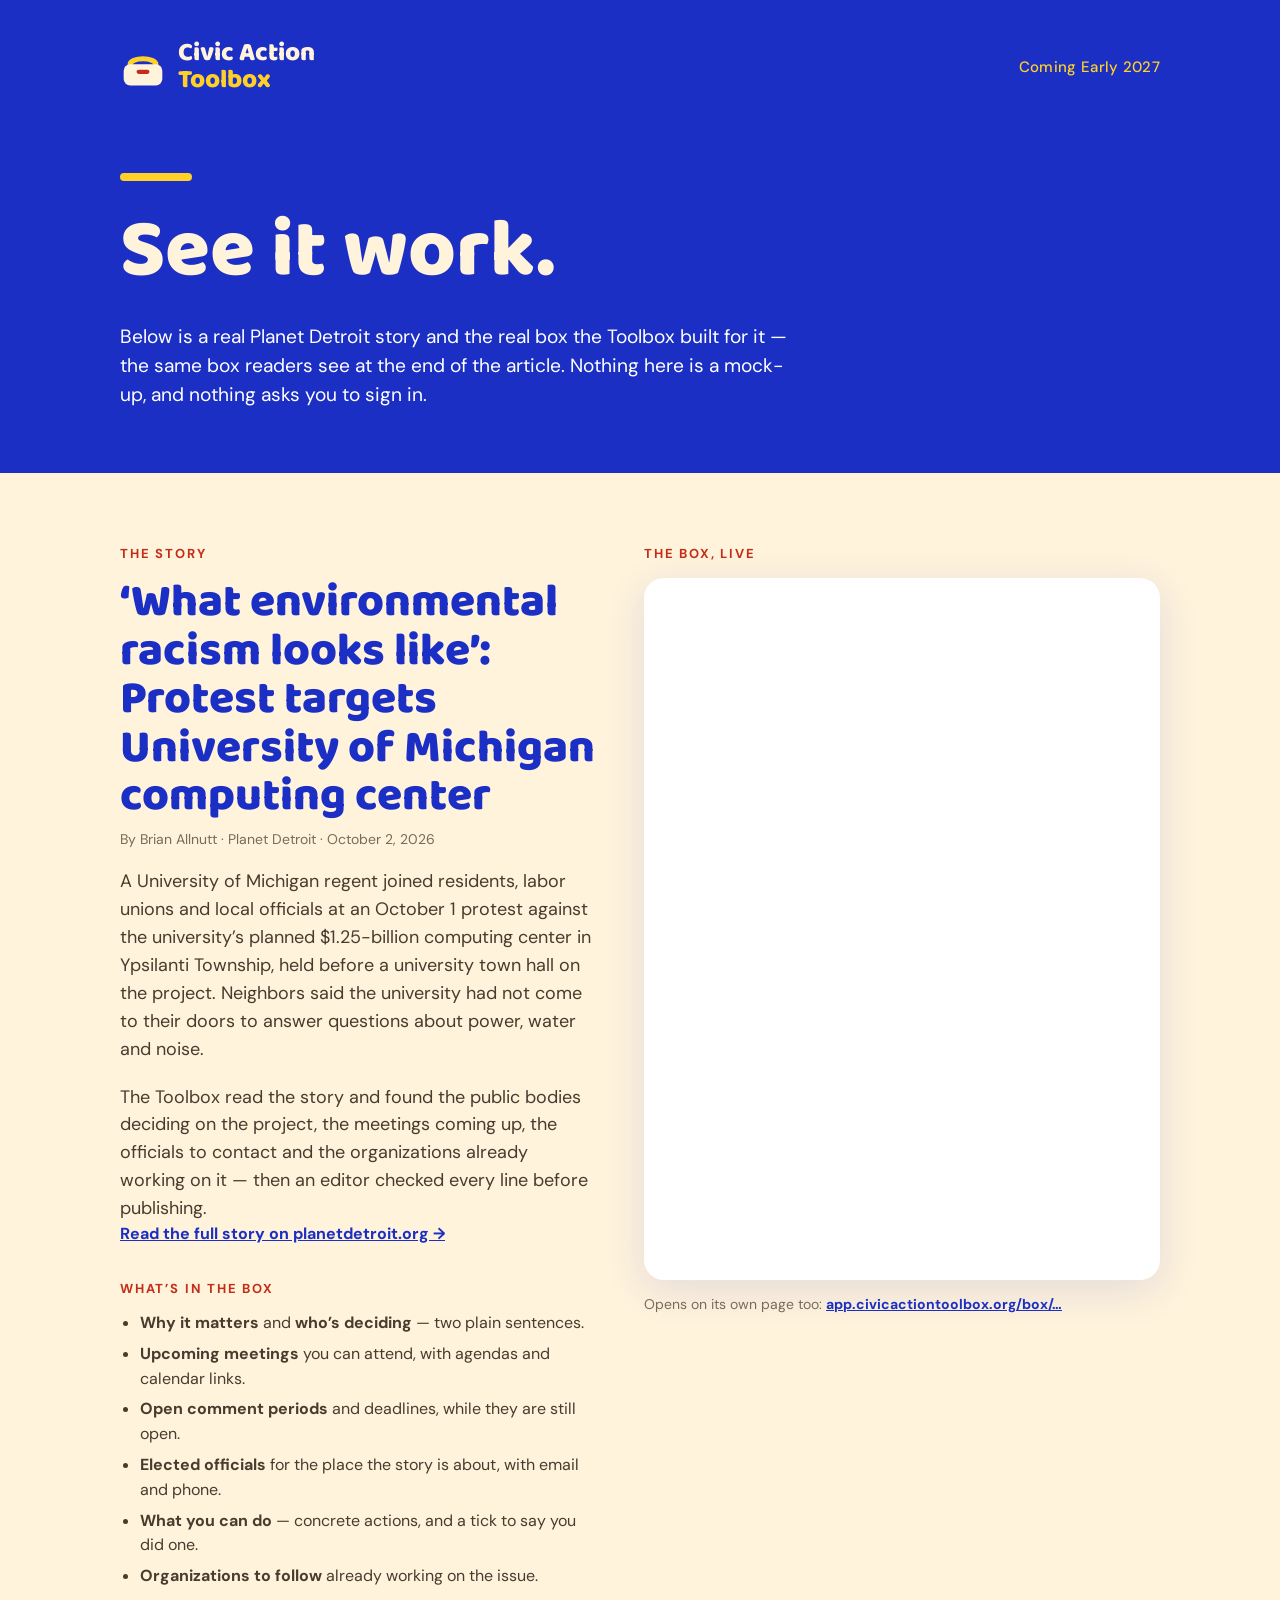
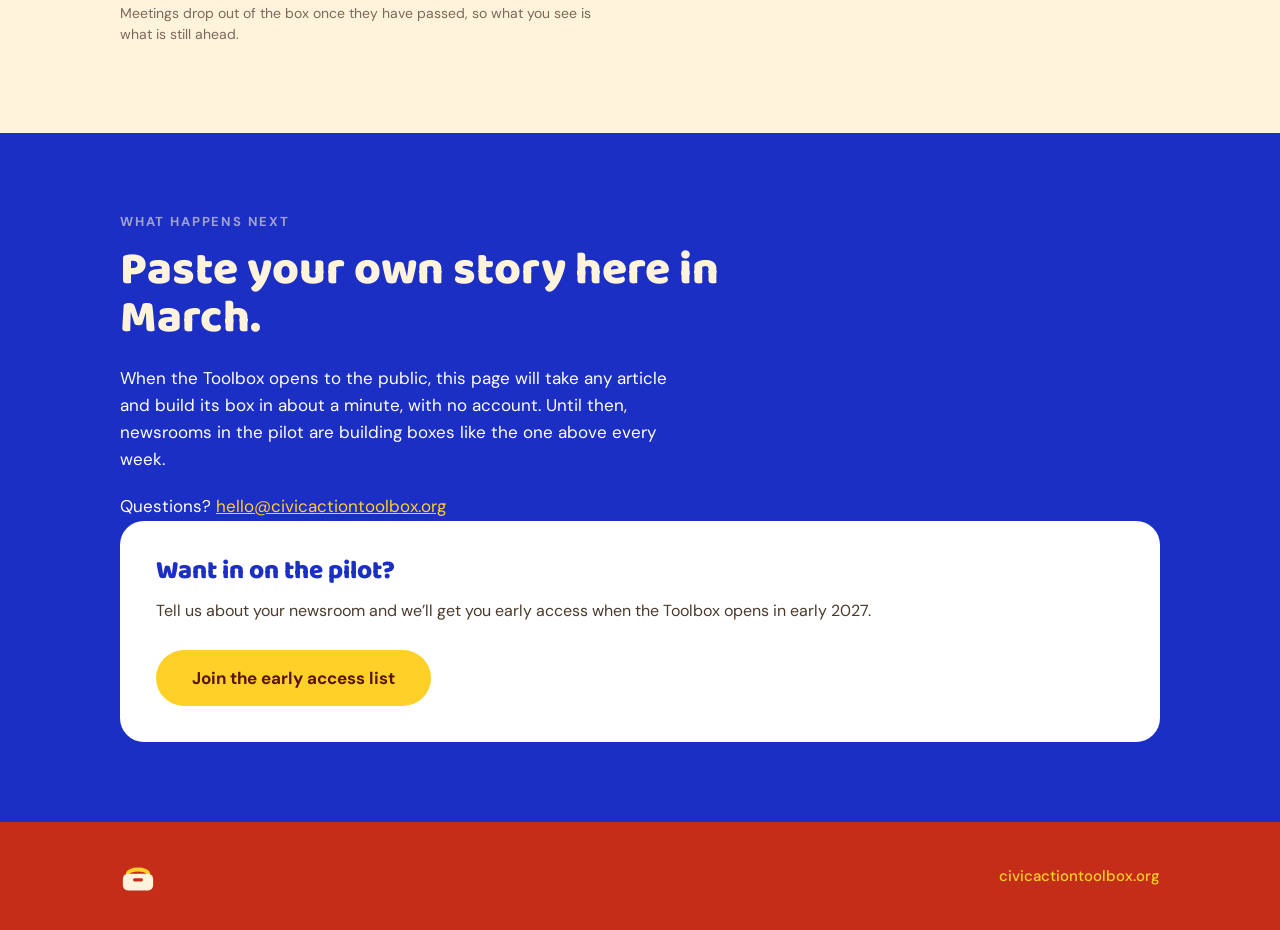
==== see-it-work/index.html @ a6ced319 "See it work: a real story and its live box, no sign-in; 'See it work' on the home page; GA events On" ====
<!DOCTYPE html>
<html lang="en">
<head>
<meta charset="utf-8">
<meta name="viewport" content="width=device-width, initial-scale=1">
<title>See it work — Civic Action Toolbox</title>
<meta name="description" content="One real Planet Detroit story and the civic action box the Toolbox built for it: who decides, when, how to reach them, and what readers can do. No sign-in.">
<meta property="og:title" content="See the Civic Action Toolbox work">
<meta property="og:description" content="A real story, and the real box the tool built for it.">
<link rel="icon" href="../assets/cat-icon-favicon-64.png">
<link rel="preconnect" href="https://fonts.googleapis.com">
<link rel="preconnect" href="https://fonts.gstatic.com" crossorigin>
<link href="https://fonts.googleapis.com/css2?family=Baloo+2:wght@700;800&family=DM+Sans:wght@400;500;700&display=swap" rel="stylesheet">
<link rel="stylesheet" href="../styles.css">
<!-- Google Analytics 4 (shared property with civiclab; filter by hostname in reports) -->
<script async src="https://www.googletagmanager.com/gtag/js?id=G-5QQJ9SVV07"></script>
<script>
  window.dataLayer = window.dataLayer || [];
  function gtag(){dataLayer.push(arguments);}
  gtag('js', new Date());
  gtag('config', 'G-5QQJ9SVV07');

  // Measure first (Oct 17 2026 decision): the funnel is "See it work" on
  // the home page → this page → the early-access form. Sign-ins are counted
  // inside the app itself.
  document.addEventListener('click', function(e) {
    var link = e.target.closest('a');
    if (!link) return;
    if (link.classList.contains('waitlist-cta')) {
      gtag('event', 'demo_waitlist_click', { link_text: 'Join the early access list', link_url: link.href });
    }
    if (link.classList.contains('demo-story-link')) {
      gtag('event', 'demo_story_click', { link_url: link.href });
    }
  });
</script>
</head>
<body>

<!-- HEADER -->
<section class="hero demo-hero">
  <div class="inner">
    <div class="topbar">
      <a href="../" class="lockup lockup-link" aria-label="Civic Action Toolbox home">
        <img src="../assets/cat-icon-reverse-cream.svg" alt="" class="lockup-icon">
        <div class="lockup-word">
          <div class="word-civic">Civic Action</div>
          <div class="word-toolbox">Toolbox</div>
        </div>
      </a>
      <span class="coming">Coming Early 2027</span>
    </div>
    <div class="accent-rule"></div>
    <h1>See it work.</h1>
    <p class="hero-body">Below is a real Planet Detroit story and the real box the Toolbox built for it — the same box readers see at the end of the article. Nothing here is a mock-up, and nothing asks you to sign in.</p>
  </div>
</section>

<!-- THE STORY AND ITS BOX -->
<section class="product demo-main">
  <div class="inner">
    <div class="demo-cols">
      <article class="demo-story">
        <div class="eyebrow">The story</div>
        <!-- The article: Nina picks the story (docs/spec-try-it-page.md §10.1
             in the app repo). To change it, edit this block and the
             data-box key on the frame below. -->
        <h2 class="demo-story-h2">‘What environmental racism looks like’: Protest targets University of Michigan computing center</h2>
        <p class="demo-byline">By Brian Allnutt · Planet Detroit · October 2, 2026</p>
        <p class="section-body">A University of Michigan regent joined residents, labor unions and local officials at an October 1 protest against the university’s planned $1.25-billion computing center in Ypsilanti Township, held before a university town hall on the project. Neighbors said the university had not come to their doors to answer questions about power, water and noise.</p>
        <p class="section-body">The Toolbox read the story and found the public bodies deciding on the project, the meetings coming up, the officials to contact and the organizations already working on it — then an editor checked every line before publishing.</p>
        <p><a href="https://planetdetroit.org/2026/10/um-regent-joins-ypsilanti-data-center-protest/" class="demo-story-link" target="_blank" rel="noopener">Read the full story on planetdetroit.org →</a></p>

        <div class="demo-legend">
          <div class="eyebrow">What’s in the box</div>
          <ul>
            <li><strong>Why it matters</strong> and <strong>who’s deciding</strong> — two plain sentences.</li>
            <li><strong>Upcoming meetings</strong> you can attend, with agendas and calendar links.</li>
            <li><strong>Open comment periods</strong> and deadlines, while they are still open.</li>
            <li><strong>Elected officials</strong> for the place the story is about, with email and phone.</li>
            <li><strong>What you can do</strong> — concrete actions, and a tick to say you did one.</li>
            <li><strong>Organizations to follow</strong> already working on the issue.</li>
          </ul>
          <p class="demo-note">Meetings drop out of the box once they have passed, so what you see is what is still ahead.</p>
        </div>
      </article>

      <div class="demo-box">
        <div class="eyebrow">The box, live</div>
        <!-- The published box, served by the Toolbox from its box key: the
             genuine article, kept current by the hosted page. Swap the key
             to show a different story. -->
        <iframe
          class="demo-frame"
          data-box="box_722a0d6c268b4b3bb2b76a6ea072946b"
          src="https://app.civicactiontoolbox.org/box/box_722a0d6c268b4b3bb2b76a6ea072946b"
          title="The civic action box for this story"
          loading="lazy"
          referrerpolicy="no-referrer-when-downgrade"></iframe>
        <p class="demo-note">Opens on its own page too: <a href="https://app.civicactiontoolbox.org/box/box_722a0d6c268b4b3bb2b76a6ea072946b" class="demo-story-link" target="_blank" rel="noopener">app.civicactiontoolbox.org/box/…</a></p>
      </div>
    </div>
  </div>
</section>

<!-- CLOSING -->
<section class="who demo-close">
  <div class="inner who-cols">
    <div class="who-copy">
      <div class="eyebrow eyebrow-on-cobalt">What happens next</div>
      <h2 class="who-h2">Paste your own story here in March.</h2>
      <p class="who-body">When the Toolbox opens to the public, this page will take any article and build its box in about a minute, with no account. Until then, newsrooms in the pilot are building boxes like the one above every week.</p>
      <p class="who-body">Questions? <a href="mailto:hello@civicactiontoolbox.org" class="who-email">hello@civicactiontoolbox.org</a></p>
    </div>
    <div class="pilot-card">
      <h3>Want in on the pilot?</h3>
      <p>Tell us about your newsroom and we’ll get you early access when the Toolbox opens in early 2027.</p>
      <a href="https://docs.google.com/forms/d/e/1FAIpQLSe5XGSfHNzg9tgDWIGP4QKfFAFhV_vvY-Gl3NdPk4IQWWqSvQ/viewform" class="btn-pill waitlist-cta" target="_blank" rel="noopener">Join the early access list</a>
    </div>
  </div>
</section>

<footer>
  <div class="inner footer-row">
    <img src="../assets/cat-icon-reverse-cream.svg" alt="Civic Action Toolbox" class="footer-icon">
    <span class="footer-domain">civicactiontoolbox.org</span>
  </div>
</footer>

</body>
</html>
---- styles.css ----
/* Civic Action Toolbox splash — implements the Claude Design handoff
   (design_handoff_splash_page, 2026-08-14) pixel-for-pixel.
   Brand tokens: cobalt #1B2FC4 · brick red #C42D18 · yellow #FFD028 ·
   cream #FFF3DC · ink #4A3B2E · maroon #5A1500 · periwinkle #A0A1D2.
   Pairing rules: never yellow on cream, never red↔cobalt text, no gray,
   no borders, no shadows, no gradients. */

* { margin: 0; padding: 0; box-sizing: border-box; }

body { font-family: "DM Sans", sans-serif; color: #4A3B2E; background: #FFF3DC; }

a { color: #1B2FC4; }
a:hover { color: #C42D18; }

section, footer { padding-left: 8vw; padding-right: 8vw; }

.inner { max-width: 1040px; margin: 0 auto; }

.eyebrow { font-size: 13px; font-weight: 700; letter-spacing: 0.14em; text-transform: uppercase; color: #C42D18; }

.eyebrow-on-cobalt { color: #A0A1D2; }   /* never red on cobalt */

.btn-pill { display: inline-flex; align-items: center; height: 56px; padding: 0 36px; background: #FFD028; color: #5A1500; font-family: "DM Sans", sans-serif; font-size: 17px; font-weight: 700; text-decoration: none; border-radius: 999px; transition: background 0.15s; }

.btn-pill:hover { background: #F2C31B; color: #5A1500; }

/* HERO */

.hero { background: #1B2FC4; padding-top: 40px; padding-bottom: 88px; }

.topbar { display: flex; align-items: center; justify-content: space-between; gap: 24px; flex-wrap: wrap; padding-bottom: 80px; }

.lockup { display: flex; align-items: center; gap: 14px; }

.lockup-icon { height: 46px; width: auto; display: block; }

/* The wordmark is real HTML text (not an SVG) so the webfont applies;
   the two words must always be two different colors. */
.lockup-word { font-family: "Baloo 2", cursive; font-weight: 800; font-size: 26px; line-height: 1.02; }

.word-civic { color: #FFF3DC; }
.word-toolbox { color: #FFD028; }

.coming { font-size: 15px; font-weight: 500; color: #FFD028; letter-spacing: 0.02em; }

.accent-rule { width: 72px; height: 8px; background: #FFD028; border-radius: 4px; margin-bottom: 28px; }

.hero h1 { max-width: 19ch; font-family: "Baloo 2", cursive; font-weight: 800; font-size: clamp(44px, 6.4vw, 88px); line-height: 1.05; color: #FFF3DC; }

.hero-body { margin-top: 28px; max-width: 52ch; font-size: clamp(17px, 1.5vw, 21px); line-height: 1.5; color: #FFFFFF; }

.cta-row { display: flex; align-items: center; gap: 28px; flex-wrap: wrap; margin-top: 40px; }

.cta-note { font-size: 15px; color: #FFFFFF; }

/* THE PRODUCT */

.product { background: #FFF3DC; padding-top: 96px; padding-bottom: 88px; }

.product-cols { display: flex; flex-wrap: wrap; gap: 48px; align-items: flex-start; }

.product-copy { flex: 1 1 300px; }

.product h2 { margin-top: 16px; max-width: 20ch; font-family: "Baloo 2", cursive; font-weight: 800; font-size: clamp(32px, 3.6vw, 48px); line-height: 1.05; color: #1B2FC4; }

.section-body { margin-top: 20px; max-width: 46ch; font-size: 18px; line-height: 1.55; color: #4A3B2E; }

/* Product mock: fixed 704px design width, scaled to fit by JS (see index.html) */

.mock-box { flex: 2 1 460px; max-width: 100%; overflow: hidden; }

.mock { width: 704px; transform-origin: top left; background: #FFFFFF; border-radius: 14px; overflow: hidden; font-size: 11px; line-height: 1.45; }

.mock-chrome { display: flex; align-items: center; gap: 10px; background: #FFF3DC; padding: 9px 12px; }

.mock-dots { display: flex; gap: 5px; }

.dot { width: 8px; height: 8px; border-radius: 50%; }
.dot-red { background: #C42D18; }
.dot-yellow { background: #FFD028; }
.dot-cobalt { background: #1B2FC4; }

.mock-url { flex: 1; background: #FFFFFF; border-radius: 9px; padding: 4px 10px; font-size: 10px; color: #4A3B2E; }

.mock-body { display: grid; grid-template-columns: 1fr 1fr; gap: 18px; padding: 18px 16px 20px; }

.mock-kicker { font-size: 9px; font-weight: 700; letter-spacing: 0.14em; color: #C42D18; }

.mock-headline { margin: 8px 0 14px; font-family: "Baloo 2", cursive; font-weight: 800; font-size: 19px; line-height: 1.12; color: #4A3B2E; }

.mock-lines { display: flex; flex-direction: column; gap: 5px; }

.mock-lines span { height: 6px; border-radius: 3px; background: #FDEBD0; }

.mock-lines .para-end { margin-bottom: 8px; }

.mock-tag { display: inline-block; background: #FFD028; color: #5A1500; font-weight: 700; font-size: 9px; border-radius: 5px; padding: 3px 8px; margin-bottom: 6px; }

.mock-card { background: #1B2FC4; border-radius: 12px; padding: 12px; }

.mock-card p { margin: 2px 0 9px; color: #FFFFFF; }

.mock-card p.tight { margin-bottom: 1px; }

.mock-card p.watch-next { margin-bottom: 12px; }

.mock-lockup { display: flex; align-items: center; gap: 6px; margin-bottom: 8px; }

.mock-lockup img { height: 13px; width: auto; display: block; }

.mock-lockup-word { font-family: "Baloo 2", cursive; font-weight: 800; font-size: 11px; color: #FFF3DC; }

.mock-title { font-family: "Baloo 2", cursive; font-weight: 800; font-size: 16px; line-height: 1.1; color: #FFD028; margin-bottom: 10px; }

.mock-label { font-size: 8px; font-weight: 700; letter-spacing: 0.12em; color: #A0A1D2; }

.mock-label.mb4 { margin-bottom: 4px; }

.mock-meetings { background: #FFFFFF; border-radius: 8px; padding: 8px 10px; margin-bottom: 9px; display: flex; flex-direction: column; gap: 6px; }

.mock-meeting { display: flex; justify-content: space-between; gap: 8px; }

.meeting-date { font-weight: 700; color: #4A3B2E; }

.meeting-name { color: #4A3B2E; }

/* Mock "links" are inert spans — decorative only */
.mock-link-cobalt { color: #1B2FC4; text-decoration: underline; white-space: nowrap; }
.mock-link-yellow { color: #FFD028; font-weight: 700; }
.mock-link-white { color: #FFFFFF; text-decoration: underline; }

.mock-actions { display: flex; flex-direction: column; gap: 5px; margin-bottom: 9px; }

.mock-action { display: flex; align-items: center; gap: 7px; }

.action-chip { width: 14px; height: 14px; border-radius: 4px; background: #C42D18; color: #FFD028; font-weight: 700; font-size: 8px; display: flex; align-items: center; justify-content: center; flex: none; }

.mock-form { background: #FFFFFF; border-radius: 10px; padding: 10px; }

.mock-form-title { font-family: "Baloo 2", cursive; font-weight: 800; font-size: 12px; color: #1B2FC4; margin-bottom: 7px; }

.mock-field { background: #FFF3DC; border-radius: 6px; padding: 6px 8px; color: #4A3B2E; margin-bottom: 6px; }

.mock-field.field-tall { height: 32px; }

.mock-field:last-of-type { margin-bottom: 9px; }

.mock-submit { display: inline-block; background: #FFD028; color: #5A1500; font-weight: 700; border-radius: 999px; padding: 5px 16px; }

/* HOW IT WORKS */

.how { background: #FFF3DC; padding-top: 8px; padding-bottom: 96px; }

.how-h2 { margin-top: 16px; max-width: 24ch; font-family: "Baloo 2", cursive; font-weight: 800; font-size: clamp(32px, 4vw, 54px); line-height: 1.05; color: #1B2FC4; }

.how-grid { display: grid; grid-template-columns: repeat(auto-fit, minmax(260px, 1fr)); gap: 24px; margin-top: 48px; }

.how-card { background: #FFFFFF; border-radius: 24px; padding: 32px; }

.number-chip { width: 44px; height: 44px; border-radius: 12px; background: #C42D18; color: #FFD028; font-family: "Baloo 2", cursive; font-weight: 800; font-size: 18px; display: inline-flex; align-items: center; justify-content: center; }

.how-card h3 { margin: 22px 0 10px; font-family: "Baloo 2", cursive; font-weight: 800; font-size: 24px; line-height: 1.15; color: #1B2FC4; }

.how-card p { font-size: 16px; line-height: 1.55; color: #4A3B2E; }

/* STATS */

.stats { background: #FFD028; padding-top: 80px; padding-bottom: 80px; }

.stats-grid { display: grid; grid-template-columns: repeat(auto-fit, minmax(220px, 1fr)); gap: 48px; }

.stat-numeral { font-family: "Baloo 2", cursive; font-weight: 800; font-size: clamp(56px, 7vw, 88px); line-height: 1; color: #C42D18; }

.stat-unit { font-size: 0.5em; }

.stat-caption { margin-top: 10px; font-size: 17px; line-height: 1.45; font-weight: 500; color: #5A1500; }

/* WHO'S BEHIND IT */

.who { background: #1B2FC4; padding-top: 96px; padding-bottom: 96px; }

.who-grid { display: grid; grid-template-columns: repeat(auto-fit, minmax(300px, 1fr)); gap: 56px; align-items: start; }

.who-h2 { margin-top: 16px; max-width: 22ch; font-family: "Baloo 2", cursive; font-weight: 800; font-size: clamp(30px, 3.6vw, 46px); line-height: 1.05; color: #FFF3DC; }

.who-body { margin-top: 22px; max-width: 46ch; font-size: 17px; line-height: 1.6; color: #FFFFFF; }

.who-body + .who-body { margin-top: 20px; }

.who-email { color: #FFD028; }
.who-email:hover { color: #FFD028; text-decoration: underline; }

.pilot-card { background: #FFFFFF; border-radius: 24px; padding: 36px; }

.pilot-card h3 { font-family: "Baloo 2", cursive; font-weight: 800; font-size: 26px; line-height: 1.1; color: #1B2FC4; }

.pilot-card p { margin: 14px 0 26px; font-size: 16px; line-height: 1.55; color: #4A3B2E; }

/* FOOTER */

footer { background: #C42D18; padding-top: 36px; padding-bottom: 36px; }

.footer-row { display: flex; align-items: center; justify-content: space-between; gap: 20px; flex-wrap: wrap; }

.footer-icon { height: 36px; width: auto; display: block; }

.footer-domain { font-size: 15px; font-weight: 500; color: #FFD028; }

/* ---- See it work (see-it-work/index.html, Oct 17 2026) ---- */
.lockup-link { text-decoration: none; color: inherit; display: flex; align-items: center; gap: 12px; }
.demo-hero { padding-bottom: 64px; }
.demo-main { padding-top: 72px; }
.demo-cols { display: flex; flex-wrap: wrap; gap: 48px; align-items: flex-start; }
.demo-story { flex: 1 1 380px; min-width: 0; }
.demo-story-h2 { margin-top: 16px; font-family: "Baloo 2", cursive; font-weight: 800; font-size: clamp(26px, 2.8vw, 38px); line-height: 1.1; color: #1B2FC4; }
.demo-byline { margin-top: 10px; font-size: 14px; color: #7A6A5A; }
.demo-story-link { font-weight: 700; color: #1B2FC4; }
.demo-legend { margin-top: 36px; }
.demo-legend ul { margin: 14px 0 0; padding-left: 20px; font-size: 16px; line-height: 1.55; color: #4A3B2E; }
.demo-legend li + li { margin-top: 6px; }
.demo-note { margin-top: 14px; font-size: 14px; line-height: 1.5; color: #7A6A5A; }
.demo-box { flex: 1 1 420px; min-width: 0; }
.demo-frame { display: block; width: 100%; height: min(78vh, 900px); margin-top: 16px; border: 0; border-radius: 20px; background: #FFFFFF; box-shadow: 0 10px 40px rgba(27, 47, 196, 0.12); }
.demo-close { padding-top: 80px; padding-bottom: 80px; }
.see-it-cta { background: transparent; color: #FFF3DC; border: 2px solid #FFF3DC; }
.see-it-cta:hover { background: #FFF3DC; color: #1B2FC4; }
@media (max-width: 640px) { .demo-frame { height: 70vh; } }
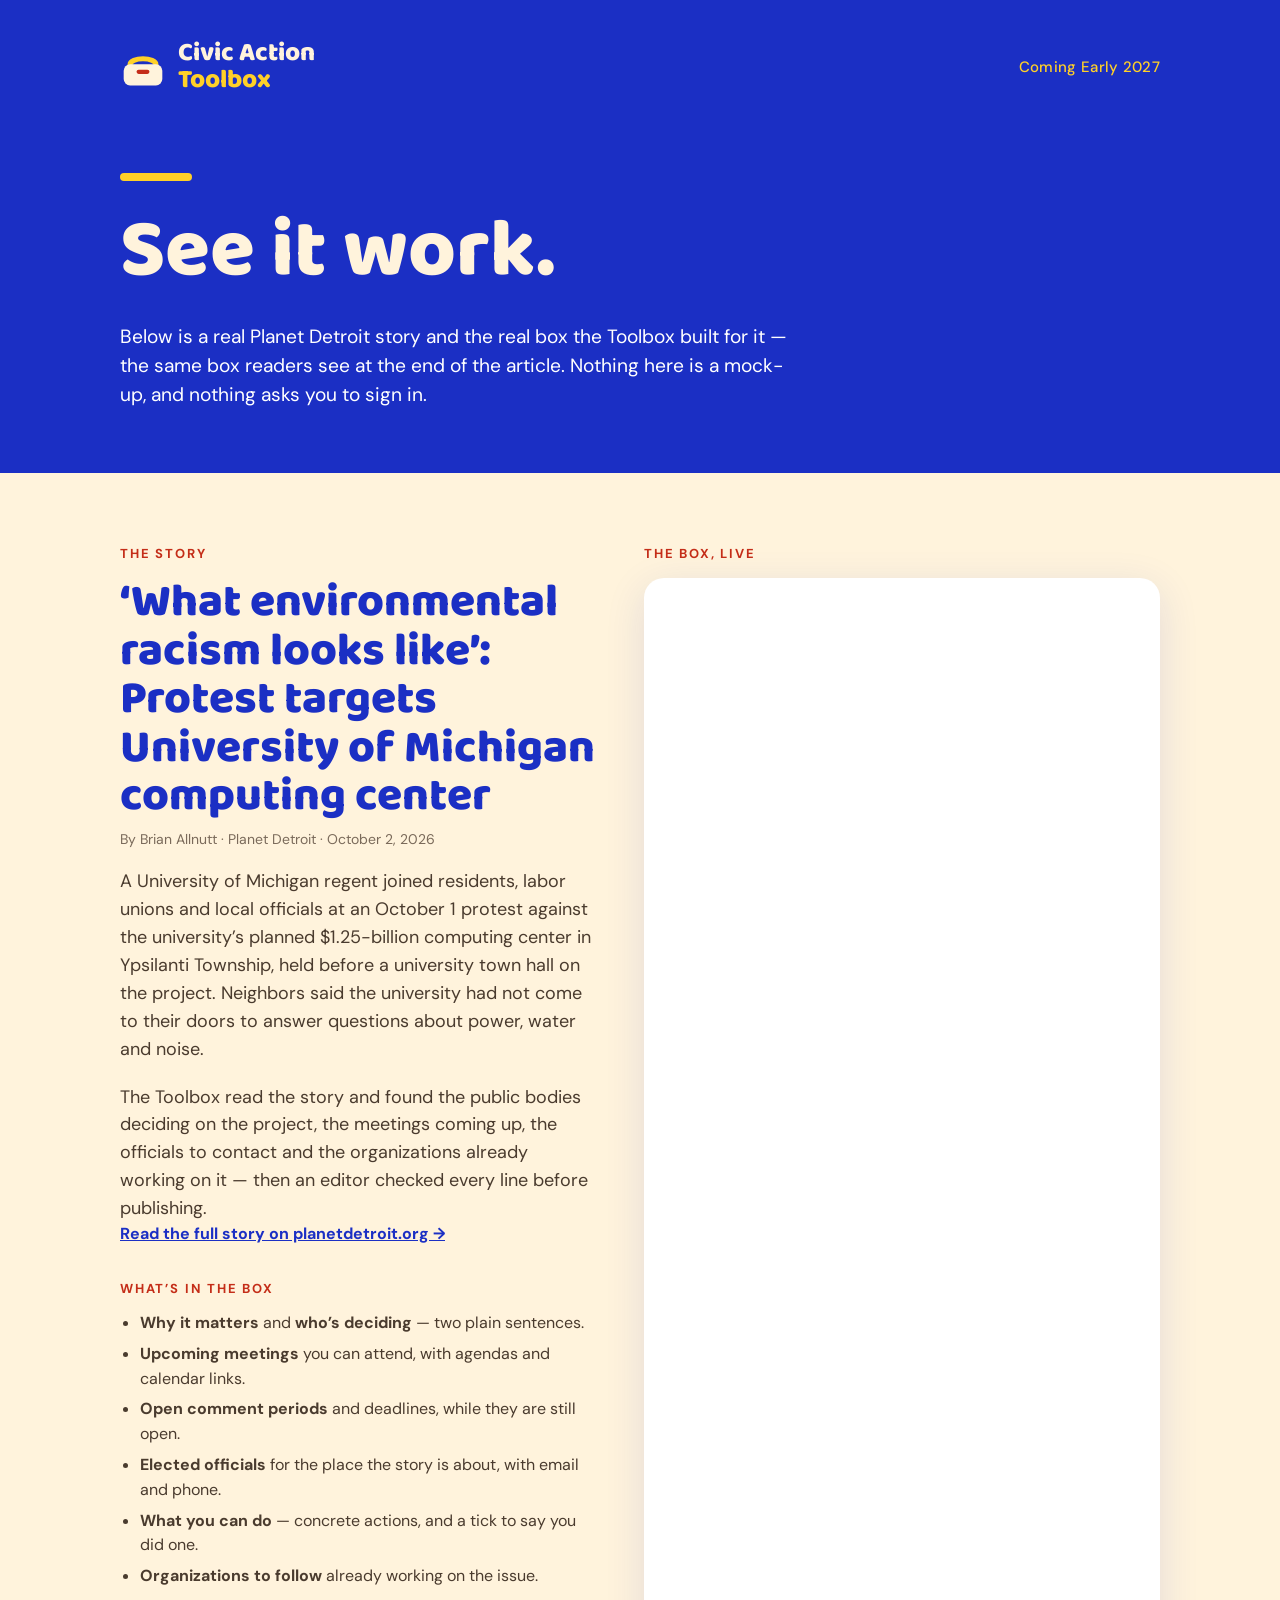
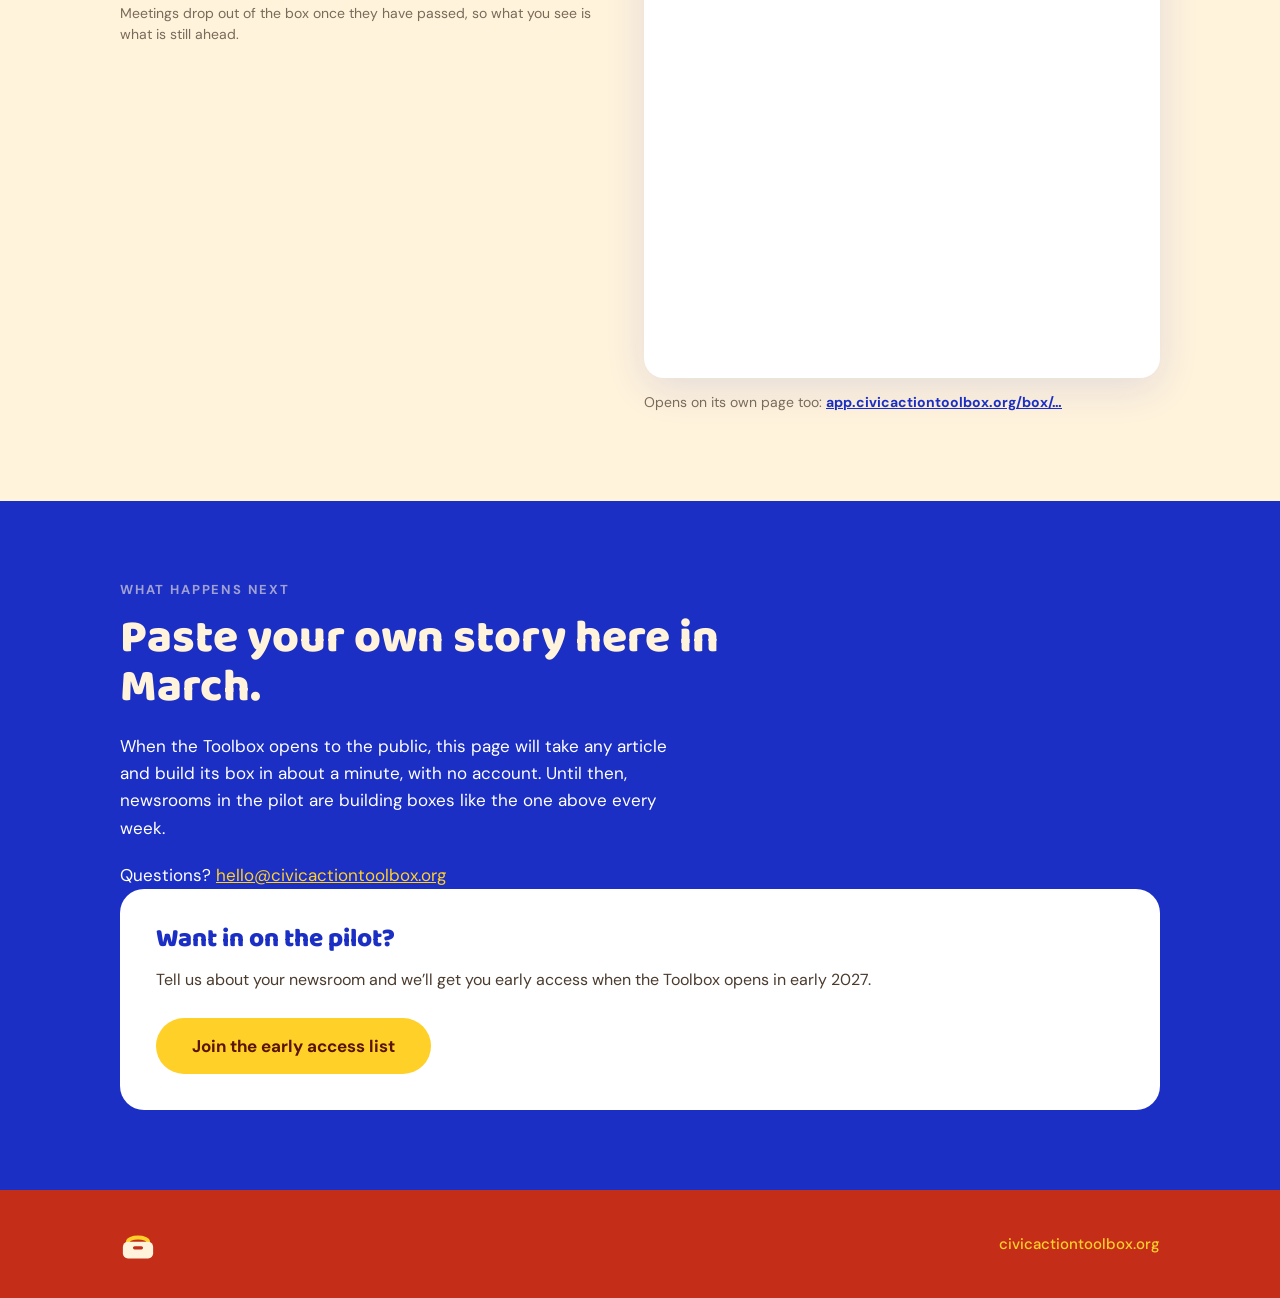
==== commit 211e1850: "See it work: the frame grows to the box's height (message from the app only), no inner scroll Co-Aut" ====
--- a/see-it-work/index.html
+++ b/see-it-work/index.html
@@ -32,6 +32,17 @@
     if (link.classList.contains('demo-story-link')) {
       gtag('event', 'demo_story_click', { link_url: link.href });
     }
+  });
+
+  // The box's own page tells us how tall it is (a message from the Toolbox
+  // app only), and the frame grows to fit, so nobody scrolls inside a
+  // scroll (Nina, Oct 17 2026). Anything from another origin is ignored.
+  window.addEventListener('message', function(e) {
+    if (e.origin !== 'https://app.civicactiontoolbox.org') return;
+    var d = e.data || {};
+    if (d.type !== 'cat-box-height' || typeof d.height !== 'number') return;
+    var frame = document.querySelector('.demo-frame');
+    if (frame && d.height > 300 && d.height < 20000) frame.style.height = Math.ceil(d.height + 24) + 'px';
   });
 </script>
 </head>
@@ -95,7 +106,6 @@
           data-box="box_722a0d6c268b4b3bb2b76a6ea072946b"
           src="https://app.civicactiontoolbox.org/box/box_722a0d6c268b4b3bb2b76a6ea072946b"
           title="The civic action box for this story"
-          loading="lazy"
           referrerpolicy="no-referrer-when-downgrade"></iframe>
         <p class="demo-note">Opens on its own page too: <a href="https://app.civicactiontoolbox.org/box/box_722a0d6c268b4b3bb2b76a6ea072946b" class="demo-story-link" target="_blank" rel="noopener">app.civicactiontoolbox.org/box/…</a></p>
       </div>
--- a/styles.css
+++ b/styles.css
@@ -220,8 +220,8 @@
 .demo-legend li + li { margin-top: 6px; }
 .demo-note { margin-top: 14px; font-size: 14px; line-height: 1.5; color: #7A6A5A; }
 .demo-box { flex: 1 1 420px; min-width: 0; }
-.demo-frame { display: block; width: 100%; height: min(78vh, 900px); margin-top: 16px; border: 0; border-radius: 20px; background: #FFFFFF; box-shadow: 0 10px 40px rgba(27, 47, 196, 0.12); }
+.demo-frame { display: block; width: 100%; height: 1400px; margin-top: 16px; border: 0; border-radius: 20px; background: #FFFFFF; box-shadow: 0 10px 40px rgba(27, 47, 196, 0.12); overflow: hidden; }
 .demo-close { padding-top: 80px; padding-bottom: 80px; }
 .see-it-cta { background: transparent; color: #FFF3DC; border: 2px solid #FFF3DC; }
 .see-it-cta:hover { background: #FFF3DC; color: #1B2FC4; }
-@media (max-width: 640px) { .demo-frame { height: 70vh; } }
+@media (max-width: 640px) { .demo-frame { height: 1600px; } }
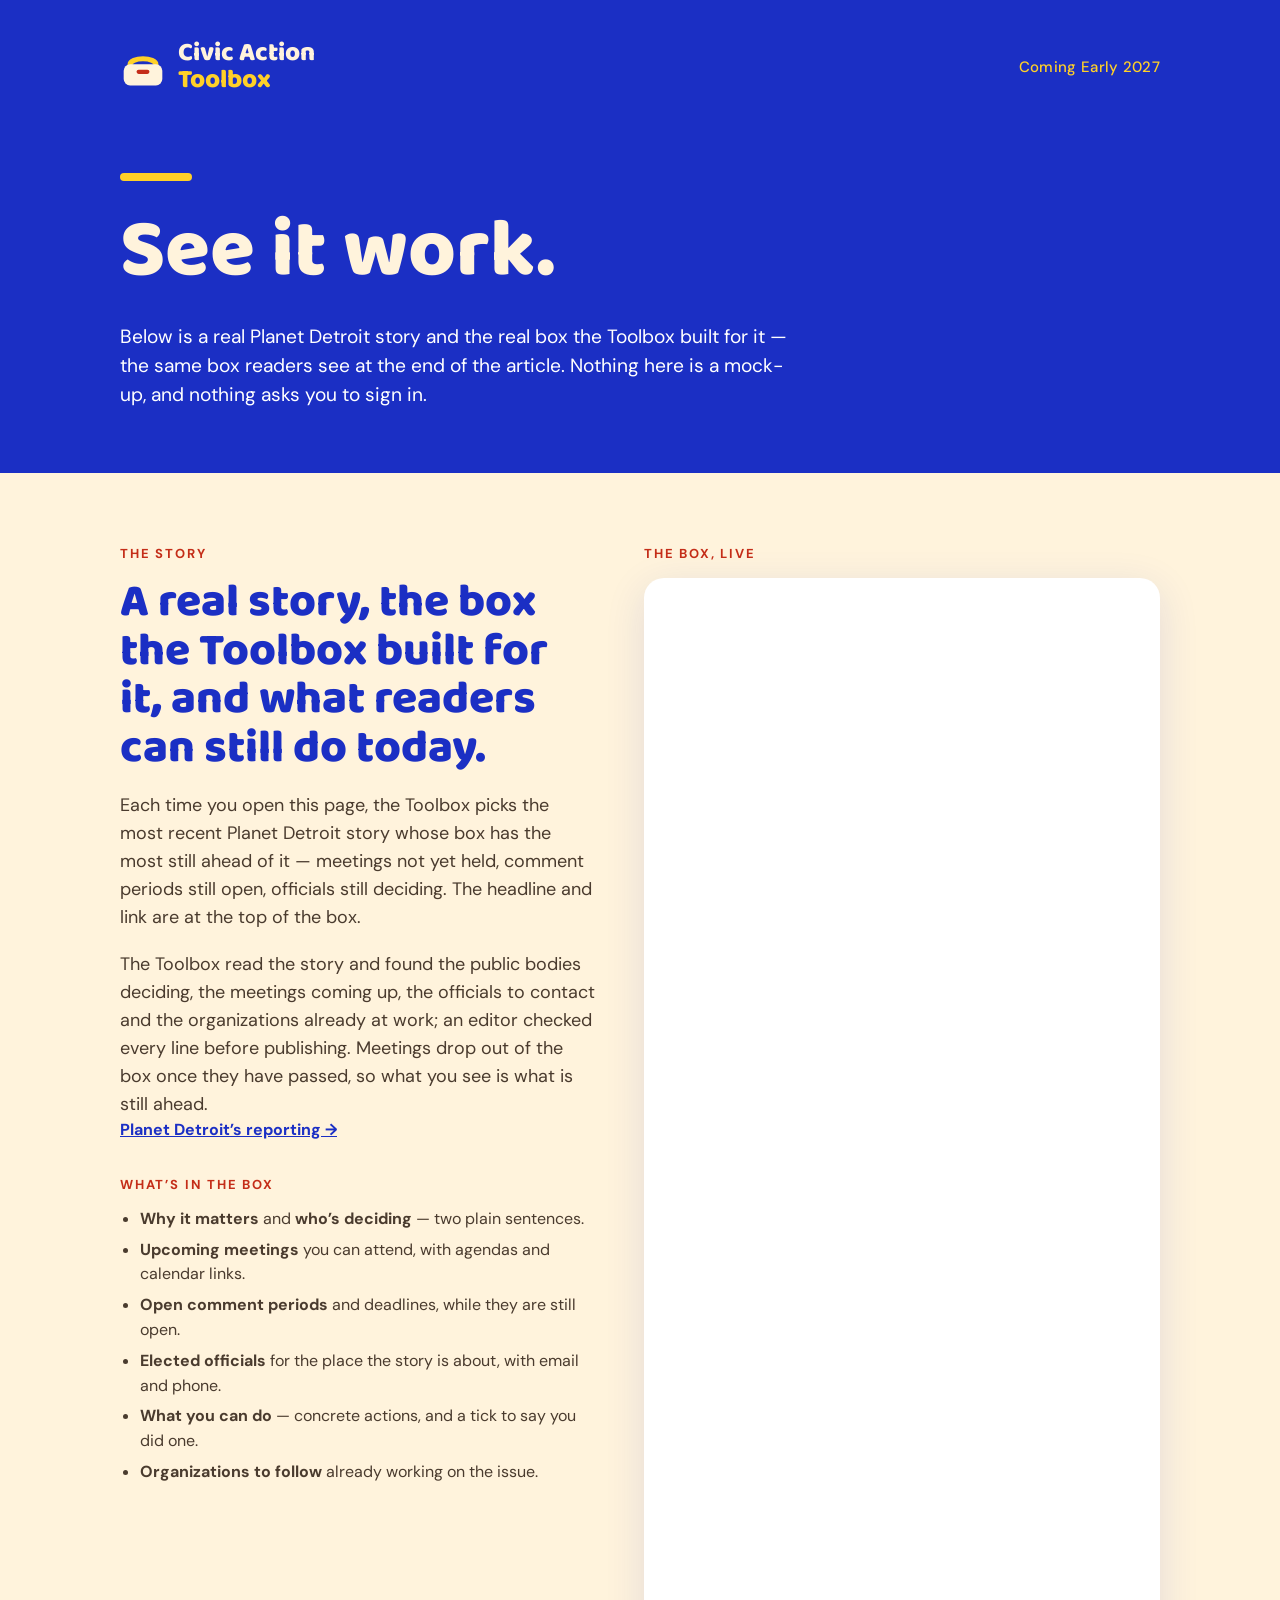
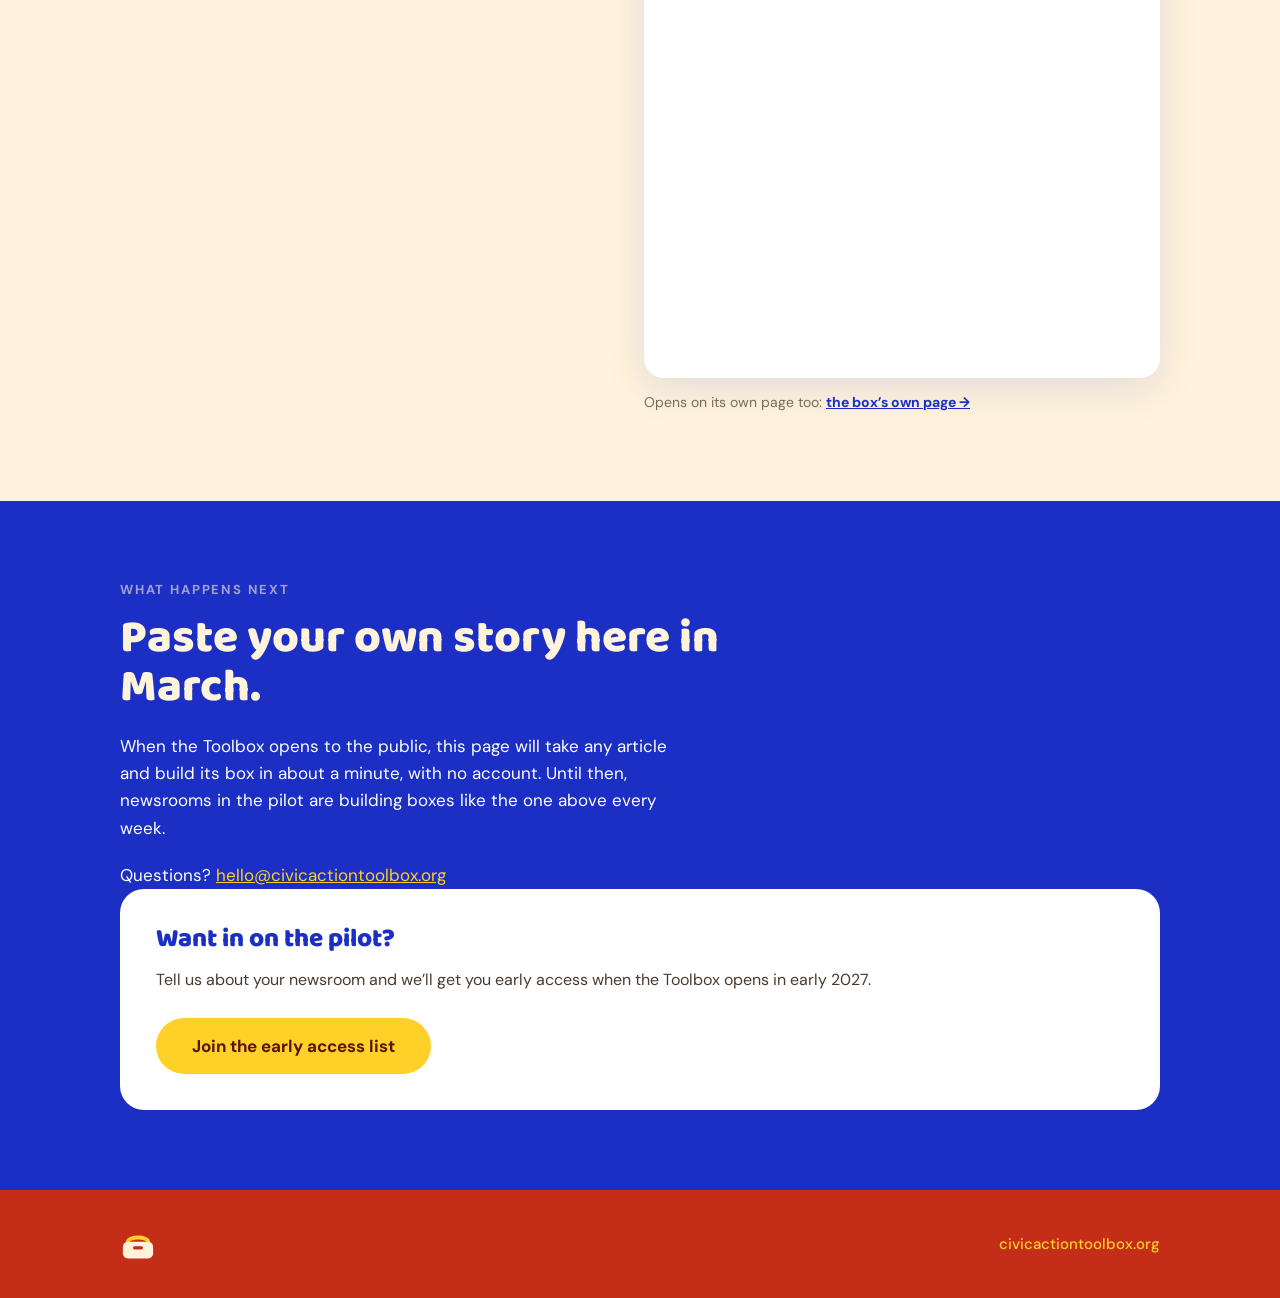
==== commit 3eb8009d: "See it work: frame the freshest live box (the app chooses on every load); no hand-kept story block C" ====
--- a/see-it-work/index.html
+++ b/see-it-work/index.html
@@ -73,14 +73,15 @@
     <div class="demo-cols">
       <article class="demo-story">
         <div class="eyebrow">The story</div>
-        <!-- The article: Nina picks the story (docs/spec-try-it-page.md §10.1
-             in the app repo). To change it, edit this block and the
-             data-box key on the frame below. -->
-        <h2 class="demo-story-h2">‘What environmental racism looks like’: Protest targets University of Michigan computing center</h2>
-        <p class="demo-byline">By Brian Allnutt · Planet Detroit · October 2, 2026</p>
-        <p class="section-body">A University of Michigan regent joined residents, labor unions and local officials at an October 1 protest against the university’s planned $1.25-billion computing center in Ypsilanti Township, held before a university town hall on the project. Neighbors said the university had not come to their doors to answer questions about power, water and noise.</p>
-        <p class="section-body">The Toolbox read the story and found the public bodies deciding on the project, the meetings coming up, the officials to contact and the organizations already working on it — then an editor checked every line before publishing.</p>
-        <p><a href="https://planetdetroit.org/2026/10/um-regent-joins-ypsilanti-data-center-protest/" class="demo-story-link" target="_blank" rel="noopener">Read the full story on planetdetroit.org →</a></p>
+        <!-- Not one story by hand: the frame shows the freshest Planet
+             Detroit box that still has the most ahead of it, chosen by the
+             Toolbox each time the page loads (Oct 17 2026), so this page
+             never goes stale. The box's own page carries the headline,
+             byline, photo and link. -->
+        <h2 class="demo-story-h2">A real story, the box the Toolbox built for it, and what readers can still do today.</h2>
+        <p class="section-body">Each time you open this page, the Toolbox picks the most recent Planet Detroit story whose box has the most still ahead of it — meetings not yet held, comment periods still open, officials still deciding. The headline and link are at the top of the box.</p>
+        <p class="section-body">The Toolbox read the story and found the public bodies deciding, the meetings coming up, the officials to contact and the organizations already at work; an editor checked every line before publishing. Meetings drop out of the box once they have passed, so what you see is what is still ahead.</p>
+        <p><a href="https://planetdetroit.org/" class="demo-story-link" target="_blank" rel="noopener">Planet Detroit’s reporting →</a></p>
 
         <div class="demo-legend">
           <div class="eyebrow">What’s in the box</div>
@@ -92,7 +93,6 @@
             <li><strong>What you can do</strong> — concrete actions, and a tick to say you did one.</li>
             <li><strong>Organizations to follow</strong> already working on the issue.</li>
           </ul>
-          <p class="demo-note">Meetings drop out of the box once they have passed, so what you see is what is still ahead.</p>
         </div>
       </article>
 
@@ -103,11 +103,11 @@
              to show a different story. -->
         <iframe
           class="demo-frame"
-          data-box="box_722a0d6c268b4b3bb2b76a6ea072946b"
-          src="https://app.civicactiontoolbox.org/box/box_722a0d6c268b4b3bb2b76a6ea072946b"
-          title="The civic action box for this story"
+          data-showcase="planet-detroit"
+          src="https://app.civicactiontoolbox.org/box/showcase/planet-detroit"
+          title="The civic action box for a recent Planet Detroit story"
           referrerpolicy="no-referrer-when-downgrade"></iframe>
-        <p class="demo-note">Opens on its own page too: <a href="https://app.civicactiontoolbox.org/box/box_722a0d6c268b4b3bb2b76a6ea072946b" class="demo-story-link" target="_blank" rel="noopener">app.civicactiontoolbox.org/box/…</a></p>
+        <p class="demo-note">Opens on its own page too: <a href="https://app.civicactiontoolbox.org/box/showcase/planet-detroit" class="demo-story-link" target="_blank" rel="noopener">the box’s own page →</a></p>
       </div>
     </div>
   </div>
